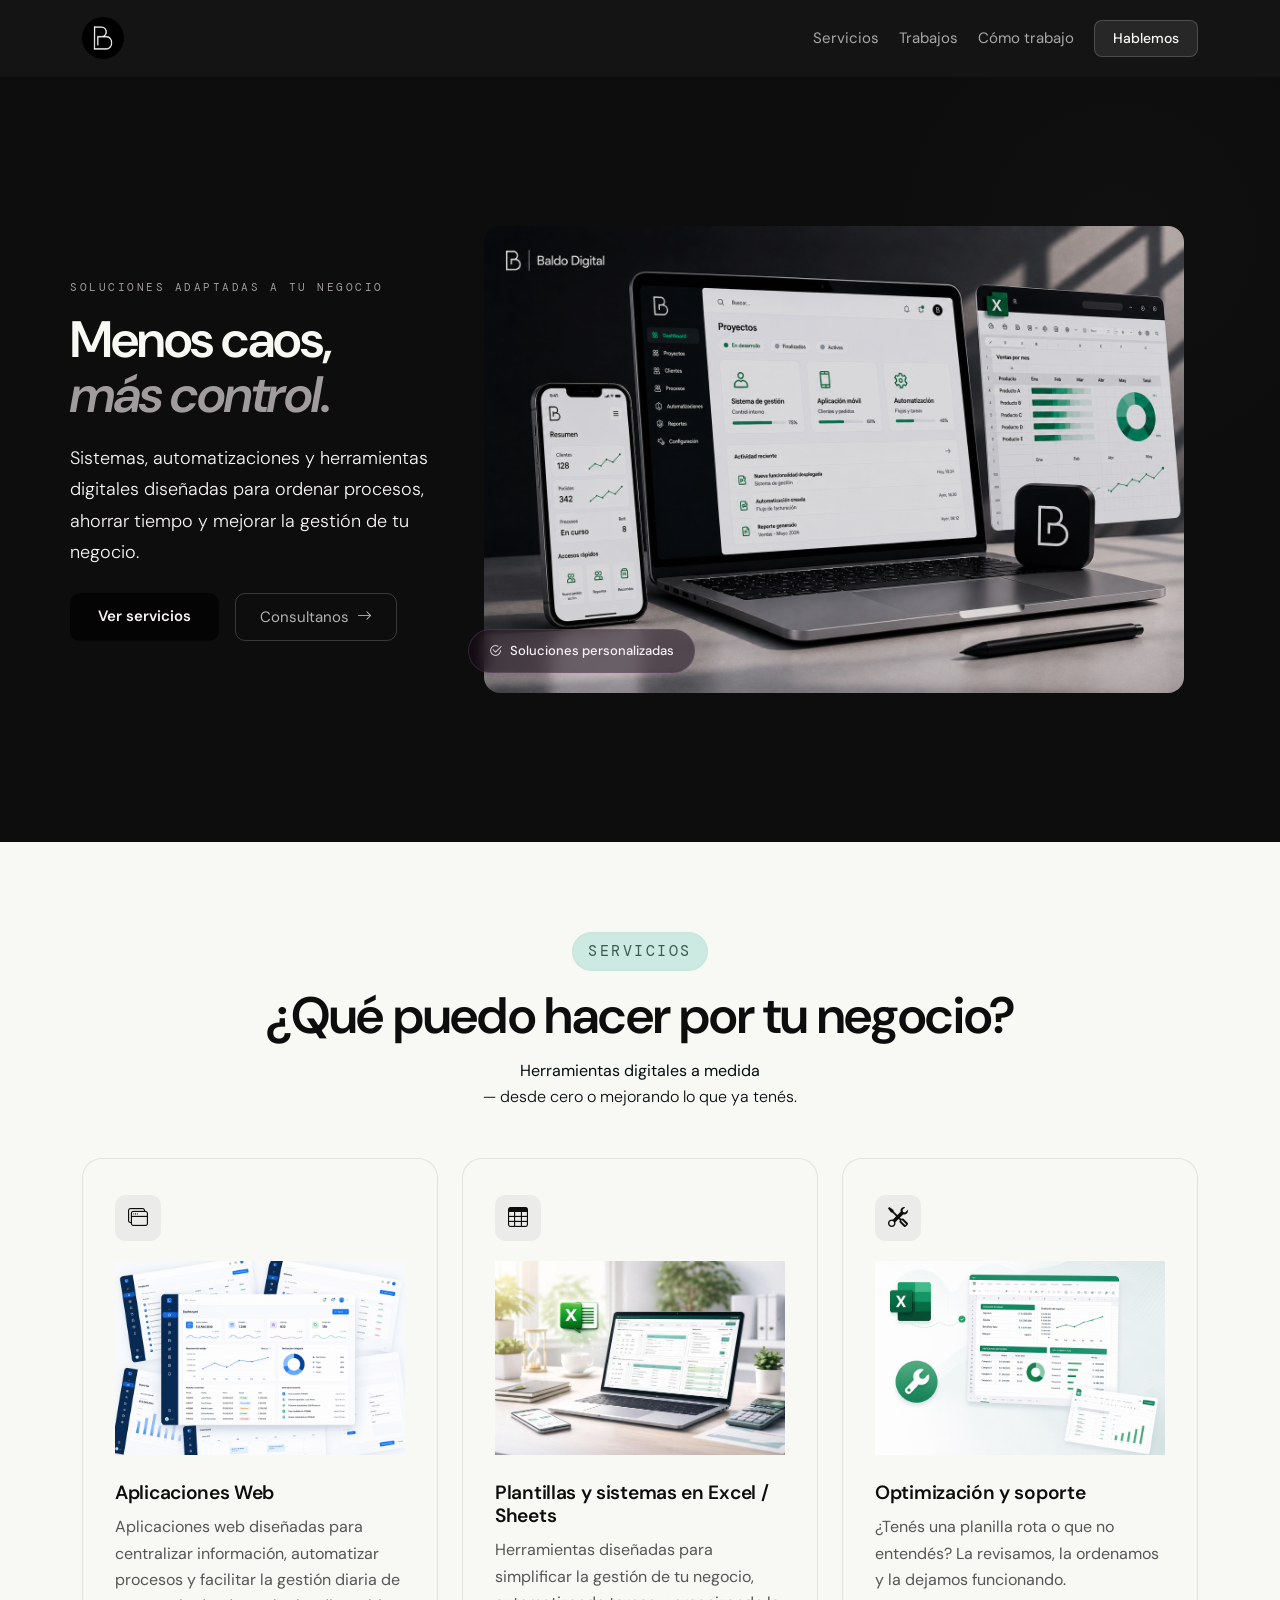
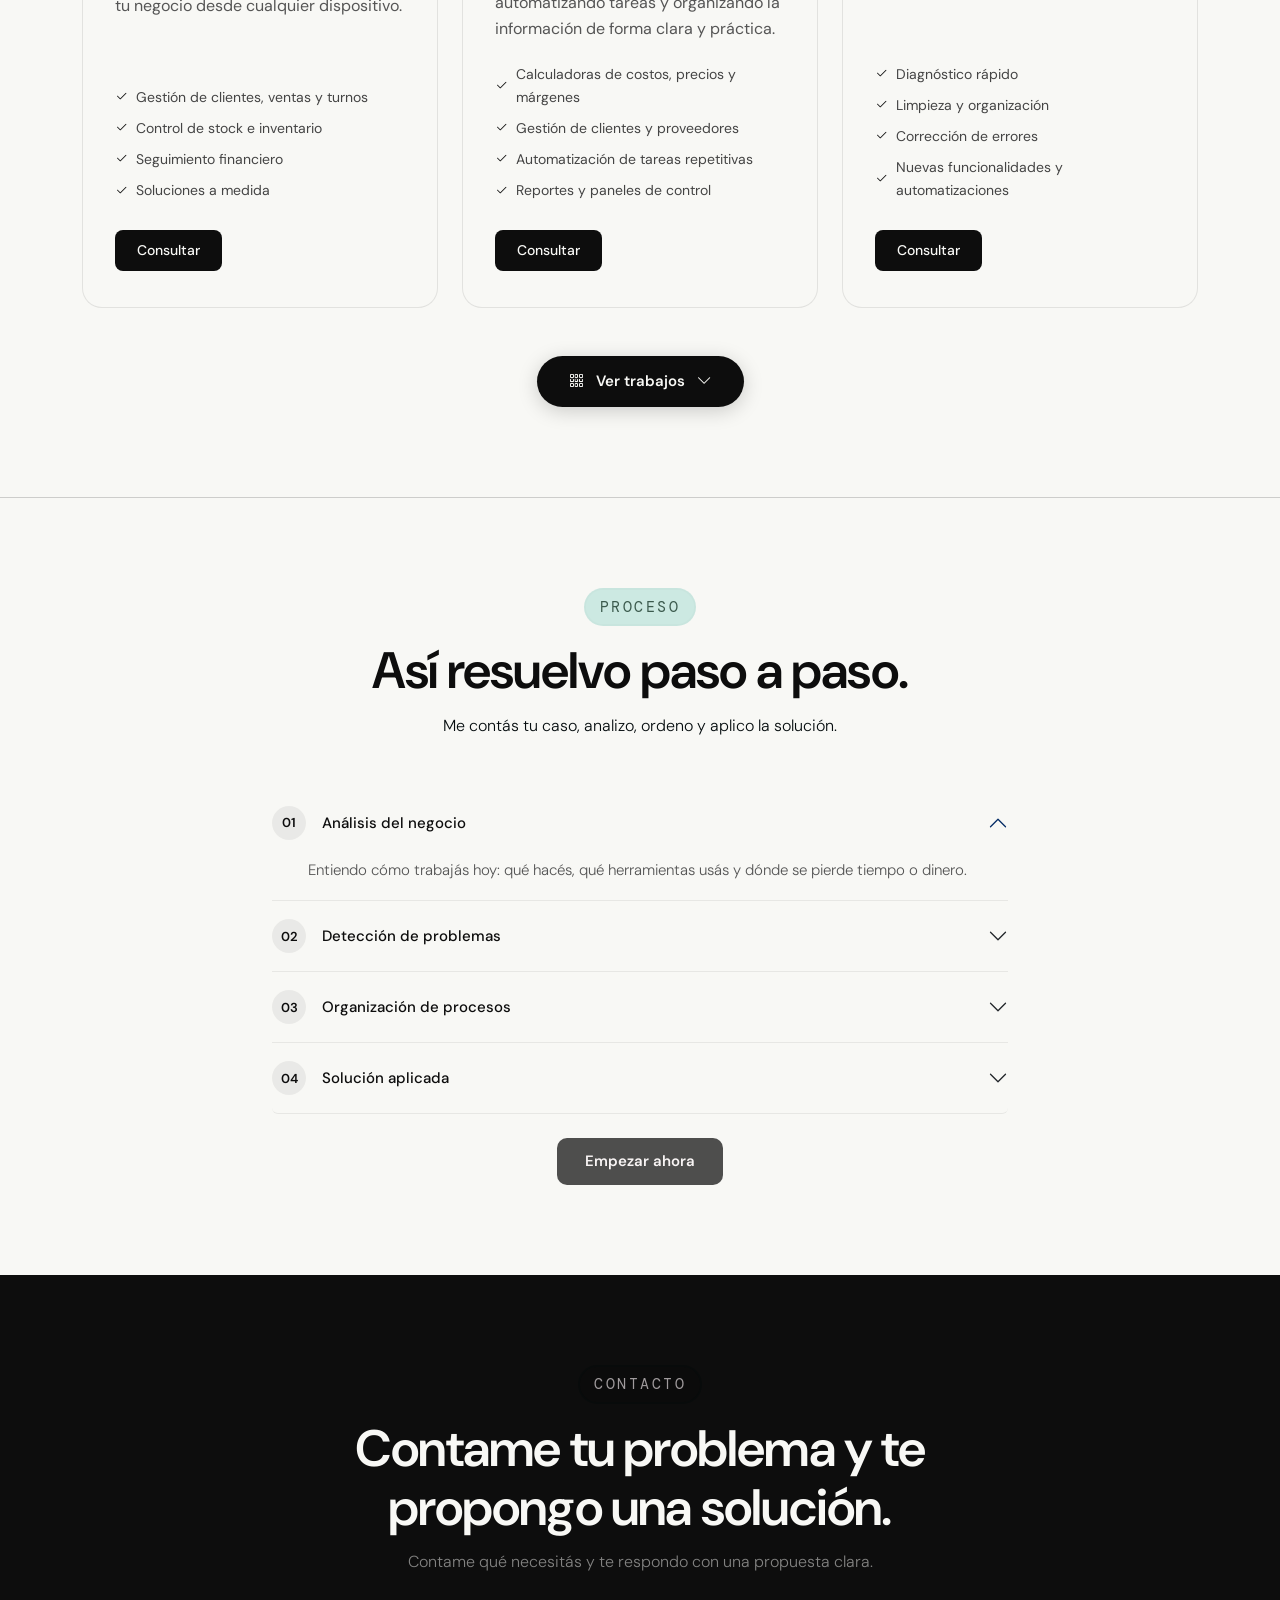
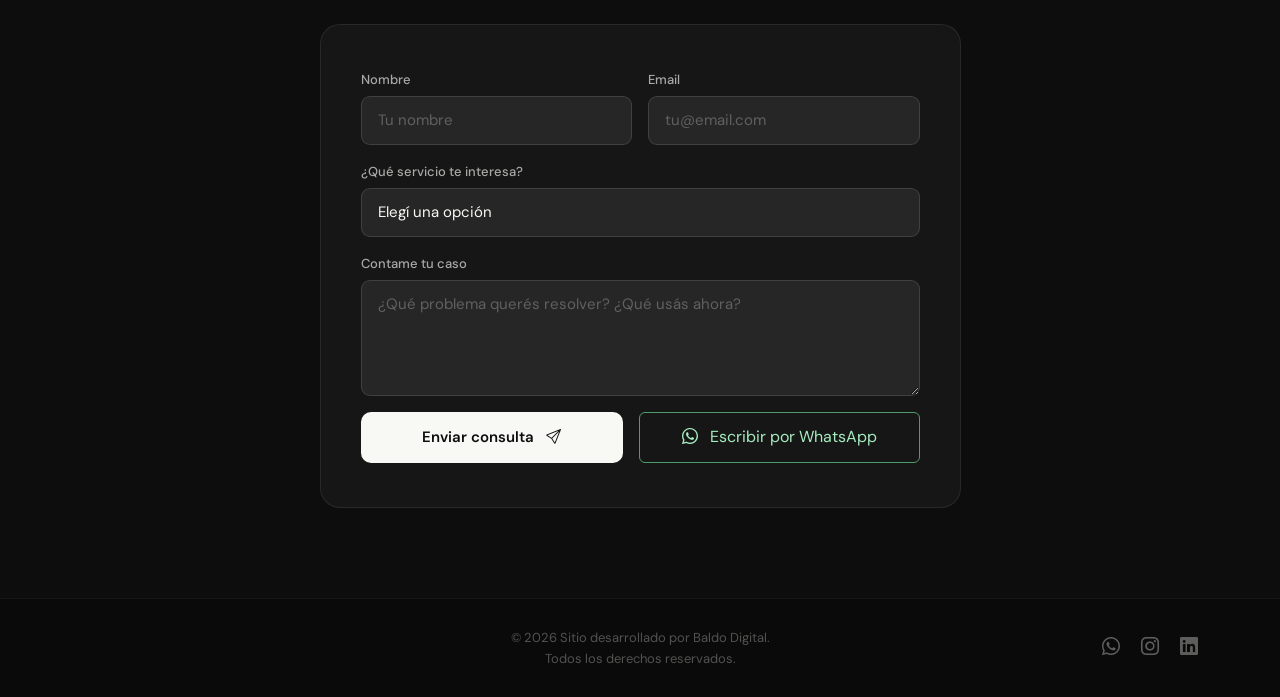
==== index.html @ 63e2f924 "Update index.html" ====
<!DOCTYPE html>
<html lang="es">
<head>
  <meta charset="UTF-8" />
  <meta name="viewport" content="width=device-width, initial-scale=1.0" />
  <title>Baldo Digital</title>
  <link href="https://cdn.jsdelivr.net/npm/bootstrap@5.3.3/dist/css/bootstrap.min.css" rel="stylesheet" />
  <link href="https://cdn.jsdelivr.net/npm/bootstrap-icons@1.11.3/font/bootstrap-icons.min.css" rel="stylesheet" />
  <link href="https://fonts.googleapis.com/css2?family=DM+Sans:ital,wght@0,300;0,400;0,500;0,600;1,400&family=DM+Mono:wght@400;500&display=swap" rel="stylesheet" />
  <link rel="stylesheet" href="css/style.css" />
</head>
<body>

  
<!-- NAVBAR — Bootstrap Component 1 -->
<nav class="navbar navbar-expand-lg navbar-dark bd-navbar sticky-top">
  <div class="container">
    <a class="navbar-brand" href="#">
      <img src="img/logo-dark.png" alt="Baldo Digital" class="bd-nav-logo" />
    </a>
    <button class="navbar-toggler border-0" type="button"
            data-bs-toggle="collapse" data-bs-target="#mainNav">
      <span class="navbar-toggler-icon"></span>
    </button>
    <div class="collapse navbar-collapse" id="mainNav">
      <ul class="navbar-nav ms-auto align-items-lg-center gap-lg-1">
        <li class="nav-item"><a class="nav-link" href="#servicios">Servicios</a></li>
        <li class="nav-item"><a class="nav-link" href="#trabajos" id="nav-trabajos">Trabajos</a></li>
        <li class="nav-item"><a class="nav-link" href="#como">Cómo trabajo</a></li>
        <li class="nav-item ms-lg-2">
          <a class="btn bd-btn-nav" href="#contacto">Hablemos</a>
        </li>
      </ul>
    </div>
  </div>
</nav>

<!-- HERO -->
<header class="bd-hero">
  <div class="container">
    <div class="row align-items-center min-vh-85 py-5">
      <div class="col-lg-4 order-2 order-lg-1">
        <span class="bd-eyebrow">SOLUCIONES ADAPTADAS A TU NEGOCIO</span>
        <h1 class="bd-headline">
          Menos caos,<br><em>más control.</em>
        </h1>
        <p class="bd-subhead">
         Sistemas, automatizaciones y herramientas digitales diseñadas para ordenar procesos, ahorrar tiempo y mejorar la gestión de tu negocio.
        </p>
        <div class="d-flex flex-wrap gap-3 mt-4">
          <a href="#servicios" class="btn bd-btn-primary">Ver servicios</a>
          <a href="#contacto" class="btn bd-btn-ghost">Consultanos <i class="bi bi-arrow-right ms-1"></i></a>
        </div>
      </div>
      
      <div class="col-lg-8 order-1 order-lg-2 mb-5 mb-lg-0 text-center">
        <div class="bd-hero-visual">
        <img src="img/mesaBaldo.png"
     alt="Soluciones digitales a medida para tu negocio"
     class="bd-hero-img img-fluid"
     style="width:100%; height:auto; border-radius:16px;" /> 
          <div class="bd-hero-badge">
            <i class="bi bi-check2-circle"></i>
            Soluciones personalizadas
          </div>
        </div>
      </div>
    </div>
  </div>
</header>



<!-- SERVICIOS — Bootstrap Cards — Component 2 -->
<section id="servicios" class="bd-section">
  <div class="container">

    <div class="bd-section-header text-center mb-5">
      <span class="bd-tag">Servicios</span>
      <h2 class="bd-section-title">¿Qué puedo hacer por tu negocio?</h2>
      <p class="bd-section-sub"><b>Herramientas digitales a medida</b><br>
        — desde cero o mejorando lo que ya tenés.</p>
    </div>

    <div class="row g-4">

      <div class="col-md-4">
        <div class="bd-card h-100">
          <div class="bd-card-icon"><i class="bi bi-window-stack"></i></div>
          <img src="img/Card-APPS.png" alt="Aplicaciones web a medida para pymes" class="bd-card-img" />
          <br>
          <h3 class="bd-card-title">Aplicaciones Web</h3>
          <p class="bd-card-text">Aplicaciones web diseñadas para centralizar información, automatizar procesos y facilitar la gestión diaria de tu negocio desde cualquier dispositivo.</p>
          <ul class="bd-feature-list">
            <li><i class="bi bi-check2"></i> Gestión de clientes, ventas y turnos</li>
            <li><i class="bi bi-check2"></i> Control de stock e inventario</li>
            <li><i class="bi bi-check2"></i> Seguimiento financiero</li>
            <li><i class="bi bi-check2"></i> Soluciones a medida</li>
          </ul>
          <a href="#contacto" class="btn bd-btn-card mt-auto">Consultar</a>
        </div>
      </div>

      <div class="col-md-4">
        <div class="bd-card h-100">
          <div class="bd-card-icon"><i class="bi bi-table"></i></div>
          <img src="img/Card-PLANILLAS.jfif" alt="Plantillas y sistemas en Excel y Google Sheets" class="bd-card-img" />
          <br>
          <h3 class="bd-card-title">Plantillas y sistemas en Excel / Sheets</h3>
          <p class="bd-card-text"> Herramientas diseñadas para simplificar la gestión de tu negocio, automatizando tareas y organizando la información de forma clara y práctica.</p>
          <ul class="bd-feature-list">
            <li><i class="bi bi-check2"></i> Calculadoras de costos, precios y márgenes</li>
            <li><i class="bi bi-check2"></i> Gestión de clientes y proveedores</li>
            <li><i class="bi bi-check2"></i> Automatización de tareas repetitivas</li>
            <li><i class="bi bi-check2"></i> Reportes y paneles de control</li>
          </ul>
          <a href="#contacto" class="btn bd-btn-card mt-auto">Consultar</a>
        </div>
      </div>

      <div class="col-md-4">
        <div class="bd-card h-100">
          <div class="bd-card-icon"><i class="bi bi-tools"></i></div>
          <img src="img/Card-Soporte.png" alt="Arreglo y soporte de planillas Excel y Sheets" class="bd-card-img" />
          <br>
          <h3 class="bd-card-title">Optimización y soporte</h3>
          <p class="bd-card-text">¿Tenés una planilla rota o que no entendés? La revisamos, la ordenamos y la dejamos funcionando.</p>
          <ul class="bd-feature-list">
            <li><i class="bi bi-check2"></i> Diagnóstico rápido</li>
            <li><i class="bi bi-check2"></i> Limpieza y organización</li>
            <li><i class="bi bi-check2"></i> Corrección de errores</li>
            <li><i class="bi bi-check2"></i> Nuevas funcionalidades y automatizaciones</li>
          </ul>
          <a href="#contacto" class="btn bd-btn-card mt-auto">Consultar</a>
        </div>
      </div>

    </div>

    <div class="text-center mt-5">
      <button class="btn bd-btn-trabajos" id="btn-ver-trabajos">
        <i class="bi bi-grid-3x3-gap me-2"></i>
        Ver trabajos
        <i class="bi bi-chevron-down ms-2" id="btn-trabajos-icon"></i>
      </button>
    </div>

  </div>
</section>

<!-- ===================================================== -->
<section id="trabajos" class="bd-section bd-section--alt bd-trabajos-hidden">
  <div class="container">

    <div class="bd-section-header text-center mb-5">
      <span class="bd-tag">Trabajos</span>
      <h2 class="bd-section-title">Lo que hacemos, en la práctica.</h2>
      <p class="bd-section-sub">Cada solución fue construida a medida para un negocio real.</p>
    </div>

    <div class="row g-4 justify-content-center">

      <!-- CARD 1: Sistema Financiero -->
      <div class="col-sm-6 col-lg-3">
        <div class="bd-work-card" data-bs-toggle="modal" data-bs-target="#modalFinanzas">
          <div class="bd-work-info">
            <span class="bd-work-tag">Sistema desarrollado en Excel + VBA</span>
            <h4 class="bd-work-title">Sistema Financiero</h4>
            <p class="bd-work-desc">Control de saldos, movimientos y compromisos desde un solo lugar.</p>
          </div>
          <div class="bd-work-thumb">
            <img src="img/Finanzas.png" alt="Sistema Financiero" />
            <div class="bd-work-overlay"><i class="bi bi-zoom-in"></i></div>
          </div>
        </div>
      </div>

      <!-- CARD 2: Gestión Integral para Estética-->
      <div class="col-sm-6 col-lg-3">
        <div class="bd-work-card" data-bs-toggle="modal" data-bs-target="#modalEstetica">
          <div class="bd-work-info">
            <span class="bd-work-tag">Sistema desarrollado en Google Sheets + AppScript</span>
            <h4 class="bd-work-title">Gestión Integral para estética</h4>
            <p class="bd-work-desc">Caja, egresos, costos, comisiones y reportes para negocio de servicios.</p>
          </div>
          <div class="bd-work-thumb">
            <img src="img/Estética 2.png" alt="Sistema de Gestión Integral" />
            <div class="bd-work-overlay"><i class="bi bi-zoom-in"></i></div>
          </div>
        </div>
      </div>

      <!-- CARD 3: Control de Inventario -->
      <div class="col-sm-6 col-lg-3">
        <div class="bd-work-card" data-bs-toggle="modal" data-bs-target="#modalInventario">
          <div class="bd-work-info">
            <span class="bd-work-tag">App Web</span>
            <h4 class="bd-work-title">Control de Inventario</h4>
            <p class="bd-work-desc">Stock organizado por ubicaciones, lotes y movimientos en tiempo real.</p>
          </div>
          <div class="bd-work-thumb">
            <img src="img/Inventario 2.png" alt="Control de Inventario" />
            <div class="bd-work-overlay"><i class="bi bi-zoom-in"></i></div>
          </div>
        </div>
      </div>

<!--
CARD 4: Calculadora ML
<div class="col-sm-6 col-lg-3">
  <div class="bd-work-card" data-bs-toggle="modal" data-bs-target="#modalCalculadora">
    <div class="bd-work-info">
      <span class="bd-work-tag">Sistema desarrollado en Excel</span>
      <h4 class="bd-work-title">Calculadora de Precios ML</h4>
      <p class="bd-work-desc">Rentabilidad, comisiones e impuestos para Mercado Libre.</p>
    </div>
    <div class="bd-work-thumb">
      <img src="img/Calculadora Masiva 2.png" alt="Calculadora de Precios ML" />
      <div class="bd-work-overlay"><i class="bi bi-zoom-in"></i></div>
    </div>
  </div>
</div>
-->
      <!-- CARD 5: Veterinaria -->
      <div class="col-sm-6 col-lg-3">
        <div class="bd-work-card" data-bs-toggle="modal" data-bs-target="#modalVeterinaria">
          <div class="bd-work-info">
            <span class="bd-work-tag">App Web</span>
            <h4 class="bd-work-title">Gestión para veterinaria</h4>
            <p class="bd-work-desc">Gestión de tratamientos, costos e internaciones para veterinaria.</p>
          </div>
          <div class="bd-work-thumb">
            <img src="img/Veterinaria.png" alt="Gestión de internaciones" />
            <div class="bd-work-overlay"><i class="bi bi-zoom-in"></i></div>
          </div>
        </div>
      </div>

    </div>
  </div>
</section>   <!-- ← recién acá cierra la sección -->


<!-- =====================================================
     MODALES — pegá esto justo antes del footer
     ===================================================== -->

<!-- MODAL: Sistema Financiero -->
<div class="modal fade" id="modalFinanzas" tabindex="-1" aria-labelledby="modalFinanzasLabel" aria-hidden="true">
  <div class="modal-dialog modal-xl modal-dialog-centered">
    <div class="modal-content bd-modal-content">
      <div class="modal-header bd-modal-header">
        <div>
          <span class="bd-work-tag">Sistema desarrollado en Excel + VBA</span>
          <h5 class="modal-title bd-modal-title" id="modalFinanzasLabel">Sistema Financiero</h5>
        </div>
        <button type="button" class="btn-close btn-close-white" data-bs-dismiss="modal"></button>
      </div>
      <div class="modal-body bd-modal-body">
        <p class="bd-modal-desc">Centralización total de saldos y compromisos.</p>
        <div class="row g-3">
          <div class="col-12">
            <img src="img/Finanzas.png" class="bd-modal-img" alt="Sistema Financiero" />
          </div>
        </div>
      </div>
    </div>
  </div>
</div>

<!-- MODAL: Gestión Integral — 2 imágenes -->
<div class="modal fade" id="modalEstetica" tabindex="-1" aria-labelledby="modalEsteticaLabel" aria-hidden="true">
  <div class="modal-dialog modal-xl modal-dialog-centered">
    <div class="modal-content bd-modal-content">
      <div class="modal-header bd-modal-header">
        <div>
          <span class="bd-work-tag">Sistema desarrollado en Google Sheets + AppScript</span>
          <h5 class="modal-title bd-modal-title" id="modalEsteticaLabel">Sistema de Gestión Integral</h5>
        </div>
        <button type="button" class="btn-close btn-close-white" data-bs-dismiss="modal"></button>
      </div>
      <div class="modal-body bd-modal-body">
        <p class="bd-modal-desc">Control para negocios de servicios: caja diaria, egresos, comisiones, costos mensuales y reportes por período. Pensado para que nada se escape.</p>
        <div class="row g-3">
          
          <div class="col-md-12">
            <img src="img/Estética 2.png" class="bd-modal-img" alt="Gestión Integral — vista 2" />
          </div>
        </div>
      </div>
    </div>
  </div>
</div>

<!-- MODAL: Control de Inventario — 2 imágenes -->
<div class="modal fade" id="modalInventario" tabindex="-1" aria-labelledby="modalInventarioLabel" aria-hidden="true">
  <div class="modal-dialog modal-xl modal-dialog-centered">
    <div class="modal-content bd-modal-content">
      <div class="modal-header bd-modal-header">
        <div>
          <span class="bd-work-tag">App Web</span>
          <h5 class="modal-title bd-modal-title" id="modalInventarioLabel">Control de Inventario</h5>
        </div>
        <button type="button" class="btn-close btn-close-white" data-bs-dismiss="modal"></button>
      </div>
      <div class="modal-body bd-modal-body">
        <p class="bd-modal-desc">Sistema de stock organizado por ubicaciones, códigos y lotes. Alta de productos, búsqueda rápida y seguimiento de cada movimiento con historial completo.</p>
        <div class="row g-3">
          <div class="col-md-6">
            <img src="img/Inventario 1.png" class="bd-modal-img" alt="Inventario — vista principal" />
          </div>
          <div class="col-md-6">
            <img src="img/Inventario 2.png" class="bd-modal-img" alt="Inventario — agregar producto" />
          </div>
        </div>
      </div>
    </div>
  </div>
</div>

<!-- MODAL: Calculadora de Precios ML -->
  <!--
<div class="modal fade" id="modalCalculadora" tabindex="-1" aria-labelledby="modalCalculadoraLabel" aria-hidden="true">
  <div class="modal-dialog modal-xl modal-dialog-centered">
    <div class="modal-content bd-modal-content">
      <div class="modal-header bd-modal-header">
        <div>
          <span class="bd-work-tag">Sistema desarrollado en Excel</span>
          <h5 class="modal-title bd-modal-title" id="modalCalculadoraLabel">Calculadora Masiva de Precios — Mercado Libre</h5>
        </div>
        <button type="button" class="btn-close btn-close-white" data-bs-dismiss="modal"></button>
      </div>
      <div class="modal-body bd-modal-body">
        <p class="bd-modal-desc">Calculá el precio de venta final considerando costos, rentabilidad deseada, IVA, retención IBB, envíos y comisiones de ML. </p>
        <div class="row g-3">
          <div class="col-12">
            <img src="img/Calculadora Masiva 2.png" class="bd-modal-img" alt="Calculadora de Precios ML" />
          </div>
        </div>
      </div>
    </div>
  </div>
</div>
-->

<!-- MODAL: Gestión de internaciones Veterinaria -->
<div class="modal fade" id="modalVeterinaria" tabindex="-1" aria-labelledby="modalVeterinariaLabel" aria-hidden="true">
  <div class="modal-dialog modal-xl modal-dialog-centered">
    <div class="modal-content bd-modal-content">
      <div class="modal-header bd-modal-header">
        <div>
          <span class="bd-work-tag">App Web</span>
          <h5 class="modal-title bd-modal-title" id="modalVeterinariaLabel">Gestión de veterinaria</h5>
        </div>
        <button type="button" class="btn-close btn-close-white" data-bs-dismiss="modal"></button>
      </div>
      <div class="modal-body bd-modal-body">
        <p class="bd-modal-desc">Gestión completa de pacientes internados: seguimiento de tratamientos, registro de costos y control de internaciones para clínicas veterinarias.</p>
        <div class="row g-3">
          <div class="col-12">
            <img src="img/Veterinaria.png" class="bd-modal-img" alt="Gestión de internaciones veterinaria" />
          </div>
        </div>
      </div>
    </div>
  </div>
</div>

<hr class="bd-divider-section">

<!-- CÓMO TRABAJO — Accordion — Component 4 -->
<section id="como" class="bd-section">
  <div class="container">

    <div class="bd-section-header text-center mb-5">
      <span class="bd-tag">Proceso</span>
      <h2 class="bd-section-title">Así resuelvo paso a paso. </h2>
      <p class="bd-section-sub">Me contás tu caso, analizo, ordeno y aplico la solución.</p>
    </div>

    <div class="row justify-content-center">
      <div class="col-lg-8">
        <div class="accordion bd-accordion" id="procesoAccordion">
          <div class="accordion-item bd-accordion-item">
            <h2 class="accordion-header">
              <button class="accordion-button bd-accordion-btn" type="button"
                      data-bs-toggle="collapse" data-bs-target="#paso1">

                <span class="bd-step-num">01</span> Análisis del negocio
            
              </button>
            </h2>
            <div id="paso1" class="accordion-collapse collapse show" data-bs-parent="#procesoAccordion">
              <div class="accordion-body bd-accordion-body">
                Entiendo cómo trabajás hoy: qué hacés, qué herramientas usás y dónde se pierde tiempo o dinero.
              </div>
            </div>
          </div>
          <div class="accordion-item bd-accordion-item">
            <h2 class="accordion-header">
              <button class="accordion-button bd-accordion-btn collapsed" type="button"
                      data-bs-toggle="collapse" data-bs-target="#paso2">
                <span class="bd-step-num">02</span> Detección de problemas
              </button>
            </h2>
            <div id="paso2" class="accordion-collapse collapse" data-bs-parent="#procesoAccordion">
              <div class="accordion-body bd-accordion-body">
                Identifico los puntos de fricción reales: errores, procesos manuales que se pueden automatizar y tareas repetitivas.
              </div>
            </div>
          </div>
          <div class="accordion-item bd-accordion-item">
            <h2 class="accordion-header">
              <button class="accordion-button bd-accordion-btn collapsed" type="button"
                      data-bs-toggle="collapse" data-bs-target="#paso3">
                <span class="bd-step-num">03</span> Organización de procesos
              </button>
            </h2>
            <div id="paso3" class="accordion-collapse collapse" data-bs-parent="#procesoAccordion">
              <div class="accordion-body bd-accordion-body">
                Ordeno la lógica antes de tocar nada: un proceso claro siempre da un resultado más limpio.
              </div>
            </div>
          </div>
          <div class="accordion-item bd-accordion-item">
            <h2 class="accordion-header">
              <button class="accordion-button bd-accordion-btn collapsed" type="button"
                      data-bs-toggle="collapse" data-bs-target="#paso4">
                <span class="bd-step-num">04</span> Solución aplicada
              </button>
            </h2>
            <div id="paso4" class="accordion-collapse collapse" data-bs-parent="#procesoAccordion">
              <div class="accordion-body bd-accordion-body">
                Implemento la herramienta, hago la entrega con explicación y quedo disponible para ajustes.
              </div>
            </div>
          </div>
        </div>
        <div class="text-center mt-4">
          <a href="#contacto" class="btn bd-btn-primary">Empezar ahora</a>
        </div>
      </div>
    </div>
  </div>
</section>
<!-- FORMULARIO — Bootstrap Form — Component 5 -->
<section id="contacto" class="bd-section bd-section--dark">
  <div class="container">
    <div class="row justify-content-center">
      <div class="col-lg-8 text-center mb-5">
        <span class="bd-tag bd-tag--on-dark">Contacto</span>
        <h2 class="bd-section-title bd-section-title--light">Contame tu problema y te propongo una solución.</h2>
        <p class="bd-section-sub bd-section-sub--light">
          Contame qué necesitás y te respondo con una propuesta clara.
        </p>
      </div>
    </div>
    <div class="row justify-content-center">
      <div class="col-lg-7">
        <div class="bd-form-wrap">
          <form id="contactForm"
      action="https://formspree.io/f/mnjyqekk"
      method="POST">

  <div class="row g-3">

    <div class="col-sm-6">
      <label class="bd-label" for="nombre">Nombre</label>
      <input type="text"
             class="form-control bd-input"
             id="nombre"
             name="nombre"
             placeholder="Tu nombre"
             required />
      <div class="invalid-feedback">Por favor ingresá tu nombre.</div>
    </div>

    <div class="col-sm-6">
      <label class="bd-label" for="email">Email</label>
      <input type="email"
             class="form-control bd-input"
             id="email"
             name="email"
             placeholder="tu@email.com"
             required />
      <div class="invalid-feedback">Email inválido.</div>
    </div>

    <div class="col-12">
      <label class="bd-label" for="servicio">¿Qué servicio te interesa?</label>
      <select class="form-select bd-input"
              id="servicio"
              name="servicio"
              required>
        <option value="" disabled selected>Elegí una opción</option>
        <option>App Web</option>
        <option>Plantillas y sistemas en Excel / Sheets</option>
        <option>Arreglo y soporte de plantillas</option>
        <option>No sé todavía, quiero hablar</option>
      </select>
      <div class="invalid-feedback">Seleccioná un servicio.</div>
    </div>

    <div class="col-12">
      <label class="bd-label" for="mensaje">Contame tu caso</label>
      <textarea class="form-control bd-input"
                id="mensaje"
                name="mensaje"
                rows="4"
                placeholder="¿Qué problema querés resolver? ¿Qué usás ahora?"
                required></textarea>
      <div class="invalid-feedback">Escribí un mensaje.</div>
    </div>

    <div class="col-12 d-flex flex-column flex-sm-row gap-3">
      <button type="submit" class="btn bd-btn-submit flex-fill">
        Enviar consulta <i class="bi bi-send ms-2"></i>
      </button>

      <a href="https://api.whatsapp.com/send?phone=1137013254&text=Hola!%20Me%20gustar%C3%ADa%20consultar%20sobre%20el%20servicio%20de"
         target="_blank"
         class="btn bd-btn-whatsapp flex-fill">
        <i class="bi bi-whatsapp me-2"></i> Escribir por WhatsApp
      </a>
    </div>

  </div>

</form>
        </div>
      </div>
    </div>
  </div>
</section>

<!-- FOOTER -->
<footer class="bd-footer">
  <div class="container">
    <div class="row align-items-center gy-3">

      <div class="col-md-4 text-center text-md-start">
      </div>

      <div class="col-md-4 text-center">
        <p class="bd-footer-copy mb-0">
          © <span id="year"></span> Sitio desarrollado por Baldo Digital.<br>
          Todos los derechos reservados.
        </p>
      </div>

      <div class="col-md-4 text-center text-md-end">
        
        <a href="https://api.whatsapp.com/send?phone=1137013254&text=Hola!%20Me%20gustar%C3%ADa%20consultar%20sobre%20el%20servicio%20de"
           target="_blank"
           class="bd-footer-link me-3">
          <i class="bi bi-whatsapp"></i>
        </a>

        <a href="https://www.instagram.com/baldo_digital/"
           target="_blank"
           class="bd-footer-link me-3">
          <i class="bi bi-instagram"></i>
        </a>

        <a href="https://www.linkedin.com/in/macarena-baldo/"
           target="_blank"
           class="bd-footer-link">
          <i class="bi bi-linkedin"></i>
        </a>

      </div>

    </div>
  </div>
</footer>

<script src="https://cdn.jsdelivr.net/npm/bootstrap@5.3.3/dist/js/bootstrap.bundle.min.js"></script>
<script src="js/main.js"></script>
<script>
  // Año dinámico en el footer
  document.getElementById('year').textContent = new Date().getFullYear();

  // Mostrar/ocultar sección trabajos
  const btnVerTrabajos = document.getElementById('btn-ver-trabajos');
  const seccionTrabajos = document.getElementById('trabajos');
  const navTrabajos = document.getElementById('nav-trabajos');
  const btnIcon = document.getElementById('btn-trabajos-icon');
  let trabajosAbierto = false;

  function mostrarTrabajos() {
    trabajosAbierto = true;
    seccionTrabajos.classList.remove('bd-trabajos-hidden');
    seccionTrabajos.classList.add('bd-trabajos-visible');
    btnVerTrabajos.innerHTML = '<i class="bi bi-x-circle me-2"></i>Ocultar trabajos<i class="bi bi-chevron-up ms-2"></i>';
    setTimeout(() => {
      seccionTrabajos.scrollIntoView({ behavior: 'smooth', block: 'start' });
    }, 50);
  }

  function ocultarTrabajos() {
    trabajosAbierto = false;
    seccionTrabajos.classList.add('bd-trabajos-hidden');
    seccionTrabajos.classList.remove('bd-trabajos-visible');
    btnVerTrabajos.innerHTML = '<i class="bi bi-grid-3x3-gap me-2"></i>Ver trabajos<i class="bi bi-chevron-down ms-2"></i>';
  }

  if (btnVerTrabajos) {
    btnVerTrabajos.addEventListener('click', () => {
      trabajosAbierto ? ocultarTrabajos() : mostrarTrabajos();
    });
  }
  if (navTrabajos) {
    navTrabajos.addEventListener('click', function(e) {
      if (!trabajosAbierto) {
        e.preventDefault();
        mostrarTrabajos();
      }
    });
  }

</script>
</body>
</html>
---- css/style.css ----
/* ════════════════════════════════════════════════════════
   BALDO DIGITAL — Custom Stylesheet
   Paleta: negro #0D0D0D · blanco #F8F8F5 · crema #F0F0EC
   Acento: cyan solo en fondos oscuros
════════════════════════════════════════════════════════ */


/* ══════════════════════════════════════════
   1. VARIABLES Y RESET
══════════════════════════════════════════ */

:root {
  --bd-black:     #0D0D0D;
  --bd-surface:   #141414;
  --bd-white:     #F8F8F5;
  --bd-off:       #F0F0EC;
  --bd-border:    rgba(0,0,0,0.09);
  --bd-muted:     #050c0e;
  --bd-negro:     #1a1015;
  --bd-cyan-dim:  #a09b9d;
  --bd-radius:    12px;
  --bd-radius-lg: 20px;
  --bd-t:         0.22s ease;
}

*, *::before, *::after { box-sizing: border-box; }
html { scroll-behavior: smooth; }
body {
  font-family: 'DM Sans', sans-serif;
  background: var(--bd-white);
  color: var(--bd-black);
  overflow-x: hidden;
  font-size: 16px;
  line-height: 1.65;
}


/* ══════════════════════════════════════════
   2. NAVBAR
══════════════════════════════════════════ */

.bd-navbar {
  background: rgba(13,13,13,0.97);
  backdrop-filter: blur(14px);
  -webkit-backdrop-filter: blur(14px);
  border-bottom: 1px solid rgba(19,10,10,0.05);
  padding: 12px 0;
  transition: transform 0.3s ease;
}
.bd-nav-logo {
  height: 42px;
  width: 42px;
  border-radius: 50%;
  object-fit: cover;
  display: block;
}
.bd-navbar .nav-link {
  color: rgba(248,248,245,0.65);
  font-weight: 400;
  font-size: 15px;
  padding: 6px 12px;
  transition: color var(--bd-t);
}
.bd-navbar .nav-link:hover { color: var(--bd-white); }

.bd-btn-nav {
  background: rgba(255,255,255,0.08);
  color: var(--bd-white);
  border: 1px solid rgba(255,255,255,0.18);
  border-radius: 8px;
  font-size: 14px;
  font-weight: 500;
  padding: 7px 18px;
  transition: all var(--bd-t);
}
.bd-btn-nav:hover {
  background: var(--bd-white);
  color: var(--bd-black);
  border-color: var(--bd-white);
}


/* ══════════════════════════════════════════
   3. HERO
══════════════════════════════════════════ */

.bd-hero {
  background: var(--bd-black);
  position: relative;
  overflow: hidden;
}
.bd-hero::before {
  content: '';
  position: absolute;
  top: -80px; right: -80px;
  width: 480px; height: 480px;
  background: radial-gradient(circle, rgba(28,29,29,0.18) 0%, transparent 70%);
  pointer-events: none;
}
.bd-hero .container {
  padding-left: 0;
  padding-right: 0;
}
.min-vh-85 { min-height: 85vh; }

.bd-eyebrow {
  font-family: 'DM Mono', monospace;
  font-size: 11px;
  letter-spacing: 2.5px;
  text-transform: uppercase;
  color: var(--bd-cyan-dim);
  display: block;
  margin-bottom: 16px;
}
.bd-headline {
  font-weight: 600;
  font-size: clamp(2.2rem, 4vw, 3.8rem);
  line-height: 1.08;
  letter-spacing: -1.5px;
  color: var(--bd-white);
  margin-bottom: 20px;
}
.bd-headline em {
  font-style: italic;
  color: var(--bd-cyan-dim);
}
.bd-subhead {
  font-size: 18px;
  color: #faf7f8;
  max-width: 460px;
  font-weight: 300;
  line-height: 1.75;
}
.bd-hero-visual { position: relative; display: inline-block; }
.bd-hero-img {
  border-radius: var(--bd-radius-lg);
  width: 100%;
  max-width: 700px;
  object-fit: contain;
  opacity: 0.88;
}
.bd-hero-badge {
  position: absolute;
  bottom: 20px; left: -16px;
  background: rgba(21,7,22,0.493);
  border: 1px solid rgba(153,92,147,0.28);
  border-radius: 100px;
  padding: 10px 20px;
  font-size: 13px;
  font-weight: 500;
  color: rgba(255,251,255,0.945);
  display: flex;
  align-items: center;
  gap: 8px;
  backdrop-filter: blur(8px);
}


/* ══════════════════════════════════════════
   4. SECCIONES — ESTRUCTURA GENERAL
══════════════════════════════════════════ */

.bd-section       { padding: 90px 0; }
.bd-section--alt  { background: var(--bd-off); }
.bd-section--dark { background: var(--bd-black); }

.bd-tag {
  font-family: 'DM Mono', monospace;
  font-size: 15px;
  letter-spacing: 2.5px;
  text-transform: uppercase;
  color:  rgba(2, 32, 17, 0.712); 
  background: rgba(120, 204, 190, 0.342); 
  border: 2px solid rgba(24, 5, 5, 0.014);
  border-radius: 100px;
  padding: 5px 14px;
  display: inline-block;
  margin-bottom: 16px;

}
.bd-tag--on-dark {
  color: var(--bd-cyan-dim);
  background: rgba(0,5,5,0.12);
  border-color: rgba(1,12,12,0.28);
}
.bd-section-title {
  font-weight: 600;
  font-size: clamp(2.2rem, 4vw, 3.2rem);
  letter-spacing: -0.8px;
  line-height: 1.15;
  margin-bottom: 12px;
  color: var(--bd-black);
}
.bd-section-title--light { color: var(--bd-white); }
.bd-section-sub {
  font-size: 16px;
  color: var(--bd-muted);
  font-weight: 300;
  max-width: 520px;
  margin: 0 auto;
}
.bd-section-sub--light { color: rgba(248,248,245,0.5); }

.bd-divider-section {
  border: none;
  border-top: 1px solid rgba(0, 0, 0, 0.685);
  margin: 0;
}


/* ══════════════════════════════════════════
   5. BOTONES GLOBALES
══════════════════════════════════════════ */

.bd-btn-primary {
  background: rgba(0, 0, 0, 0.685);
  color: rgb(248, 244, 244);
  border: none;
  border-radius: 10px;
  font-weight: 600;
  font-size: 15px;
  padding: 12px 28px;
  transition: all var(--bd-t);
}
.bd-btn-primary:hover {
  background: var(--bd-off);
  color: var(--bd-black);
  transform: translateY(-1px);
}
.bd-btn-ghost {
  background: transparent;
  color: rgba(248,248,245,0.7);
  border: 1px solid rgba(255,255,255,0.18);
  border-radius: 10px;
  font-size: 15px;
  padding: 12px 24px;
  transition: all var(--bd-t);
}
.bd-btn-ghost:hover {
  border-color: rgba(255,255,255,0.45);
  color: var(--bd-white);
}
.bd-btn-whatsapp {
  color: #a6ecc0;
  border-color: #509b6b;
  align-content: center;
}
.bd-btn-whatsapp:hover {
  background: #25D366 !important;
  color: var(--bd-white) !important;
}


/* ══════════════════════════════════════════
   6. SERVICIOS — CARDS GRANDES
══════════════════════════════════════════ */

.bd-card {
  background: var(--bd-white);
  border: 1px solid var(--bd-border);
  border-radius: var(--bd-radius-lg);
  padding: 36px 32px;
  transition: all var(--bd-t);
  position: relative;
  overflow: hidden;
  display: flex;
  flex-direction: column;
}
.bd-card::before {
  content: '';
  position: absolute;
  top: 0; left: 0; right: 0;
  height: 2px;
  background: var(--bd-black);
  transform: scaleX(0);
  transition: transform var(--bd-t);
  transform-origin: left;
}
.bd-card:hover { box-shadow: 0 12px 40px rgba(0,0,0,0.08); border-color: rgba(0,0,0,0.14); }
.bd-card:hover::before { transform: scaleX(1); }

.bd-card-icon {
  width: 46px; height: 46px;
  background: rgba(0,0,0,0.05);
  border-radius: 10px;
  display: flex; align-items: center; justify-content: center;
  font-size: 20px;
  color: var(--bd-black);
  margin-bottom: 20px;
}
.bd-card-title {
  font-size: 1.2rem;
  font-weight: 600;
  letter-spacing: -0.3px;
  margin-bottom: 10px;
}
.bd-card-text {
  font-size: 16px;
  color: #555;
  margin-bottom: 16px;
  flex-grow: 1;
}
.bd-feature-list {
  list-style: none;
  padding: 0; margin: 0 0 24px;
}
.bd-feature-list li {
  font-size: 14px;
  color: #444;
  padding: 4px 0;
  display: flex; align-items: center; gap: 8px;
}
.bd-feature-list li i { color: var(--bd-black); font-size: 13px; }

.bd-btn-card {
  background: var(--bd-black);
  color: var(--bd-white);
  border: none;
  border-radius: 8px;
  font-size: 14px;
  font-weight: 500;
  padding: 10px 22px;
  transition: all var(--bd-t);
  align-self: flex-start;
}
.bd-btn-card:hover { background: #333; color: var(--bd-white); }


/* ══════════════════════════════════════════
   7. TRABAJOS — BOTÓN VER/OCULTAR
══════════════════════════════════════════ */

.bd-btn-trabajos {
  background: var(--bd-black);
  color: var(--bd-white);
  border: none;
  border-radius: 100px;
  font-weight: 600;
  font-size: 15px;
  padding: 14px 32px;
  transition: all 0.25s ease;
  display: inline-flex;
  align-items: center;
  gap: 4px;
  box-shadow: 0 4px 20px rgba(0,0,0,0.18);
}
.bd-btn-trabajos:hover {
  background: #333;
  color: var(--bd-white);
  transform: translateY(-2px);
  box-shadow: 0 8px 28px rgba(0,0,0,0.22);
}

.bd-trabajos-hidden { display: none; }
.bd-trabajos-visible {
  display: block;
  animation: fadeInUp 0.5s ease forwards;
}
@keyframes fadeInUp {
  from { opacity: 0; transform: translateY(24px); }
  to   { opacity: 1; transform: translateY(0); }
}


/* ══════════════════════════════════════════
   8. TRABAJOS — CARDS DE PORTFOLIO
══════════════════════════════════════════ */

.bd-work-card {
  cursor: pointer;
  border-radius: 12px;
  overflow: visible;
  background: transparent;
  border: none;
  transition: transform 0.2s ease;
  display: flex;
  flex-direction: column;
}
.bd-work-card:hover { transform: translateY(-4px); }

.bd-work-info {
  padding: 0 0.25rem 0.75rem;
}
.bd-work-tag {
  display: inline-block;
  font-size: 0.7rem;
  font-weight: 500;
  letter-spacing: 0.04em;
  text-transform: uppercase;
  color: #1D9E75;
  margin-bottom: 0.3rem;
  min-height: 2.2em;  
}

.bd-work-title {
  font-size: 0.9rem;
  font-weight: 600;
  margin: 0 0 0.2rem;
  color: #1a1a1a;
}
.bd-work-desc {
  font-size: 0.78rem;
  color: #777;
  margin: 0;
  line-height: 1.5;
}
.bd-work-thumb {
  position: relative;
  overflow: hidden;
  aspect-ratio: 4/3;
  border-radius: 12px;
  border: 1px solid rgba(0,0,0,0.09);
  box-shadow: 0 2px 12px rgba(0,0,0,0.08);
  background: #f5f5f5;
  margin-top: auto;
}
.bd-work-thumb img {
  width: 100%;
  height: 100%;
  object-fit: cover;
  object-position: top;
  transition: transform 0.3s ease;
}
.bd-work-card:hover .bd-work-thumb img { transform: scale(1.03); }

.bd-work-overlay {
  position: absolute;
  inset: 0;
  background: rgba(0,0,0,0.35);
  display: flex;
  align-items: center;
  justify-content: center;
  opacity: 0;
  transition: opacity 0.2s ease;
  font-size: 1.8rem;
  color: #fff;
  border-radius: 12px;
}
.bd-work-card:hover .bd-work-overlay { opacity: 1; }


/* ══════════════════════════════════════════
   9. TRABAJOS — MODALES
══════════════════════════════════════════ */

.bd-modal-content {
  background: #161616;
  border: 1px solid rgba(255,255,255,0.08);
  border-radius: 14px;
  overflow: hidden;
}
.bd-modal-header {
  border-bottom: 1px solid rgba(255,255,255,0.07);
  padding: 1.2rem 1.5rem;
}
.bd-modal-title {
  font-size: 1.1rem;
  font-weight: 600;
  color: #f0f0f0;
  margin: 0.2rem 0 0;
}
.bd-modal-body {
  padding: 1.5rem;
  overflow-y: auto;
  max-height: vh;
}
.bd-modal-desc {
  color: #aaa;
  font-size: 0.88rem;
  margin-bottom: 1.2rem;
  line-height: 1.6;
}
.bd-modal-img {
  width: 100%;
  height: auto;
  max-height: 80vh;
  object-fit: contain;
  border-radius: 8px;
  border: 1px solid rgba(255,255,255,0.07);
  display: block;
}


/* ══════════════════════════════════════════
   10. PROCESO — ACCORDION
══════════════════════════════════════════ */

.bd-accordion { border: none; }
.bd-accordion-item {
  background: transparent;
  border: none;
  border-bottom: 1px solid rgba(0,0,0,0.07);
}
.bd-accordion-btn {
  background: transparent !important;
  font-weight: 500;
  font-size: 15px;
  color: var(--bd-black) !important;
  padding: 18px 0;
  gap: 16px;
  box-shadow: none !important;
}
.bd-step-num {
  width: 34px; height: 34px;
  border-radius: 50%;
  background: rgba(0,0,0,0.06);
  color: var(--bd-black);
  display: flex; align-items: center; justify-content: center;
  font-size: 13px;
  font-weight: 600;
  flex-shrink: 0;
}
.bd-accordion-btn:not(.collapsed) .bd-step-num { color: var(--bd-black); }
.bd-accordion-body {
  font-size: 15px;
  color: #555;
  padding: 0 0 18px 36px;
  font-weight: 300;
}


/* ══════════════════════════════════════════
   11. CONTACTO — FORMULARIO
══════════════════════════════════════════ */

.bd-form-wrap {
  background: rgba(255,255,255,0.04);
  border: 1px solid rgba(255,255,255,0.08);
  border-radius: var(--bd-radius-lg);
  padding: 44px 40px;
}
.bd-label {
  font-size: 13px;
  font-weight: 500;
  color: rgba(248,248,245,0.65);
  margin-bottom: 6px;
  display: block;
}
.bd-input {
  background: rgba(255,255,255,0.07) !important;
  border: 1px solid rgba(255,255,255,0.12) !important;
  border-radius: 9px !important;
  color: var(--bd-white) !important;
  font-size: 15px;
  padding: 12px 16px;
  transition: border-color var(--bd-t), box-shadow var(--bd-t);
}
.bd-input::placeholder { color: rgba(248,248,245,0.28) !important; }
.bd-input:focus {
  border-color: rgba(255,255,255,0.4) !important;
  box-shadow: 0 0 0 3px rgba(255,255,255,0.06) !important;
  outline: none;
}
.bd-input option { background: #1a1a1a; color: var(--bd-white); }

.bd-btn-submit {
  background: var(--bd-white);
  color: var(--bd-black);
  border: none;
  border-radius: 10px;
  font-weight: 600;
  font-size: 15px;
  padding: 14px 32px;
  transition: all var(--bd-t);
}
.bd-btn-submit:hover {
  background: var(--bd-off);
  color: var(--bd-black);
  transform: translateY(-1px);
}
.bd-alert-success {
  background: rgba(0,7,7,0.1);
  border: 1px solid rgba(0,7,7,0.25);
  color: var(--bd-cyan);
  border-radius: 9px;
  font-size: 14px;
  text-align: center;
}


/* ══════════════════════════════════════════
   12. FOOTER
══════════════════════════════════════════ */

.bd-footer {
  background: #0A0A0A;
  border-top: 1px solid rgba(255,255,255,0.05);
  padding: 28px 0;
}
.bd-footer-copy { font-size: 13px; color: rgba(248,248,245,0.3); }
.bd-footer-link {
  color: rgba(248,248,245,0.35);
  font-size: 18px;
  text-decoration: none;
  transition: color var(--bd-t);
}
.bd-footer-link:hover { color: var(--bd-white); }


/* ══════════════════════════════════════════
   13. RESPONSIVE
══════════════════════════════════════════ */

@media (min-width: 992px) {
  #trabajos .col-lg-3 { width: 20%; }
}

@media (max-width: 991.98px) {
  .bd-hero-badge { left: 0; bottom: -14px; }
  .bd-form-wrap { padding: 32px 24px; }
}

@media (max-width: 768px) {
  .bd-headline      { font-size: 2.2rem; }
  .bd-section-title { font-size: 1.8rem; }
  .bd-subhead       { font-size: 1rem; }
  .bd-eyebrow       { font-size: 0.75rem; }
}

@media (max-width: 767.98px) {
  .bd-section  { padding: 72px 0; }
  .bd-hero-img { max-width: 100%; }
}
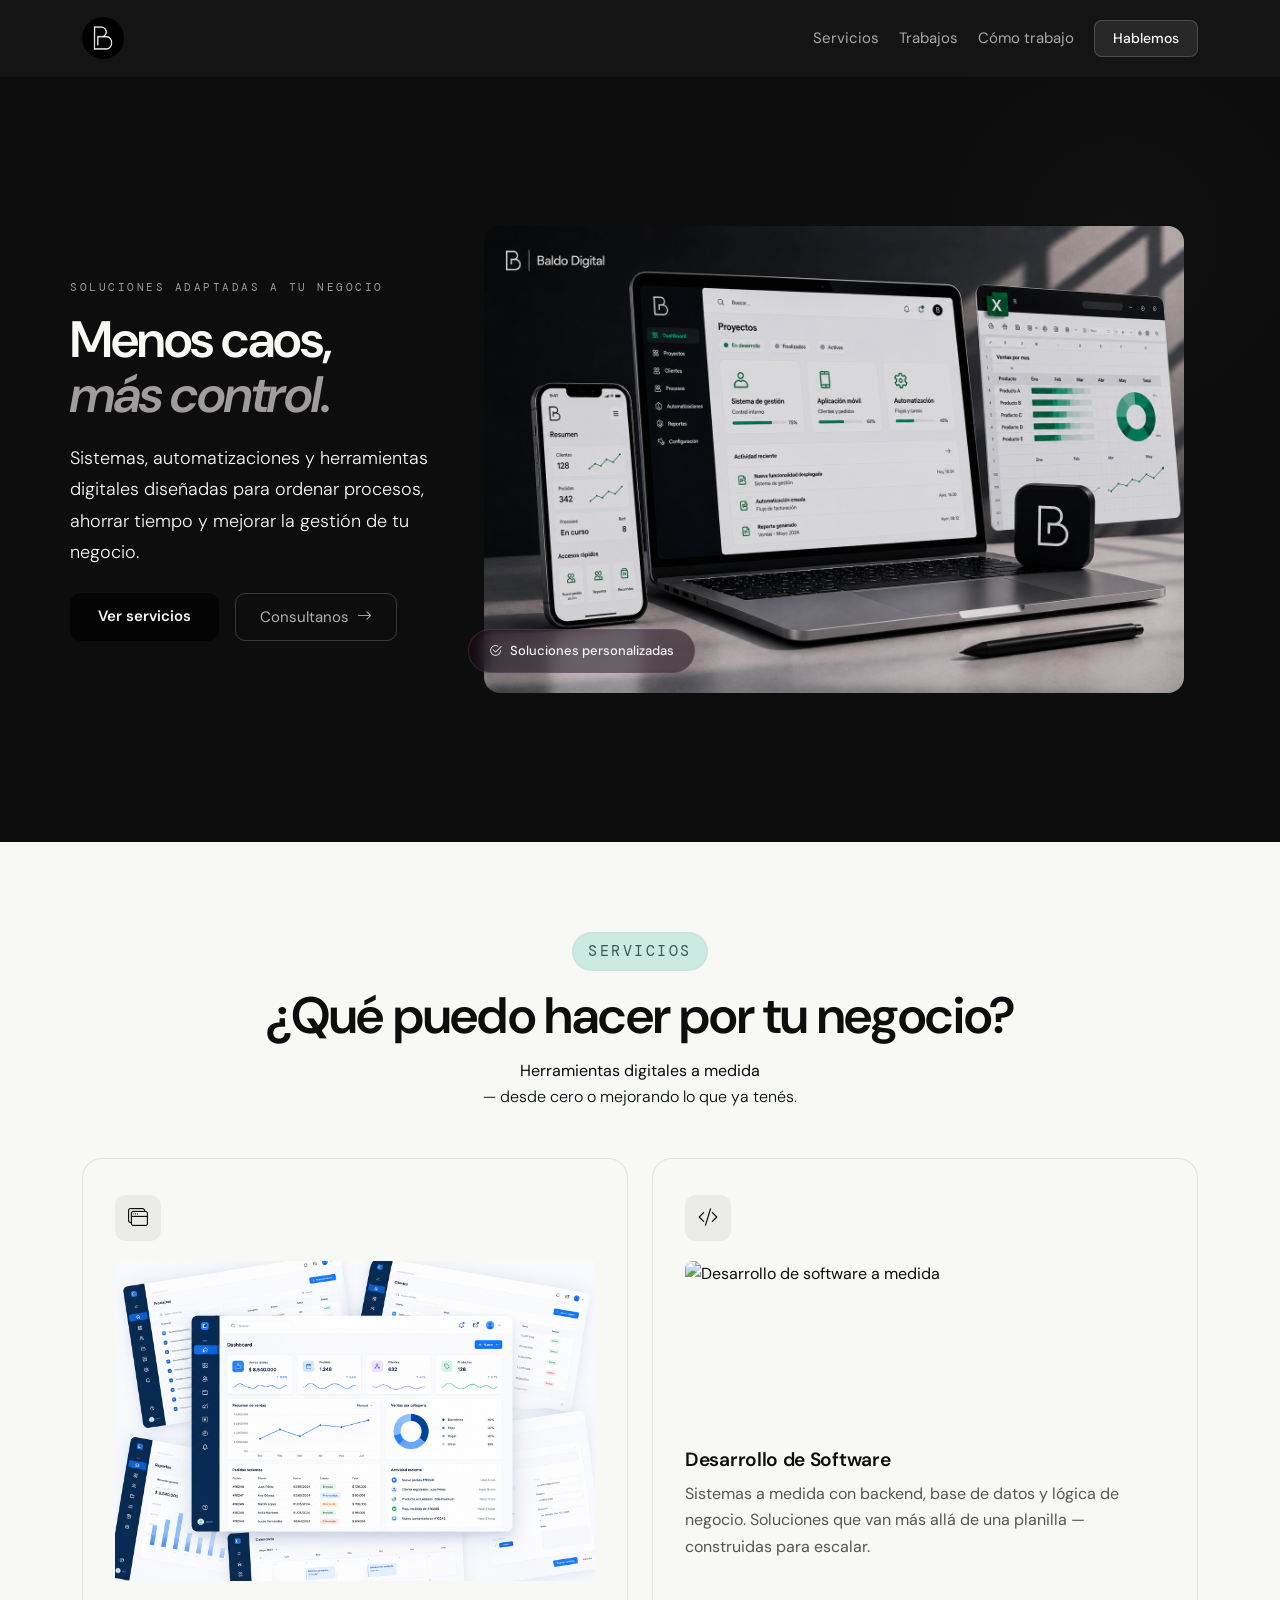
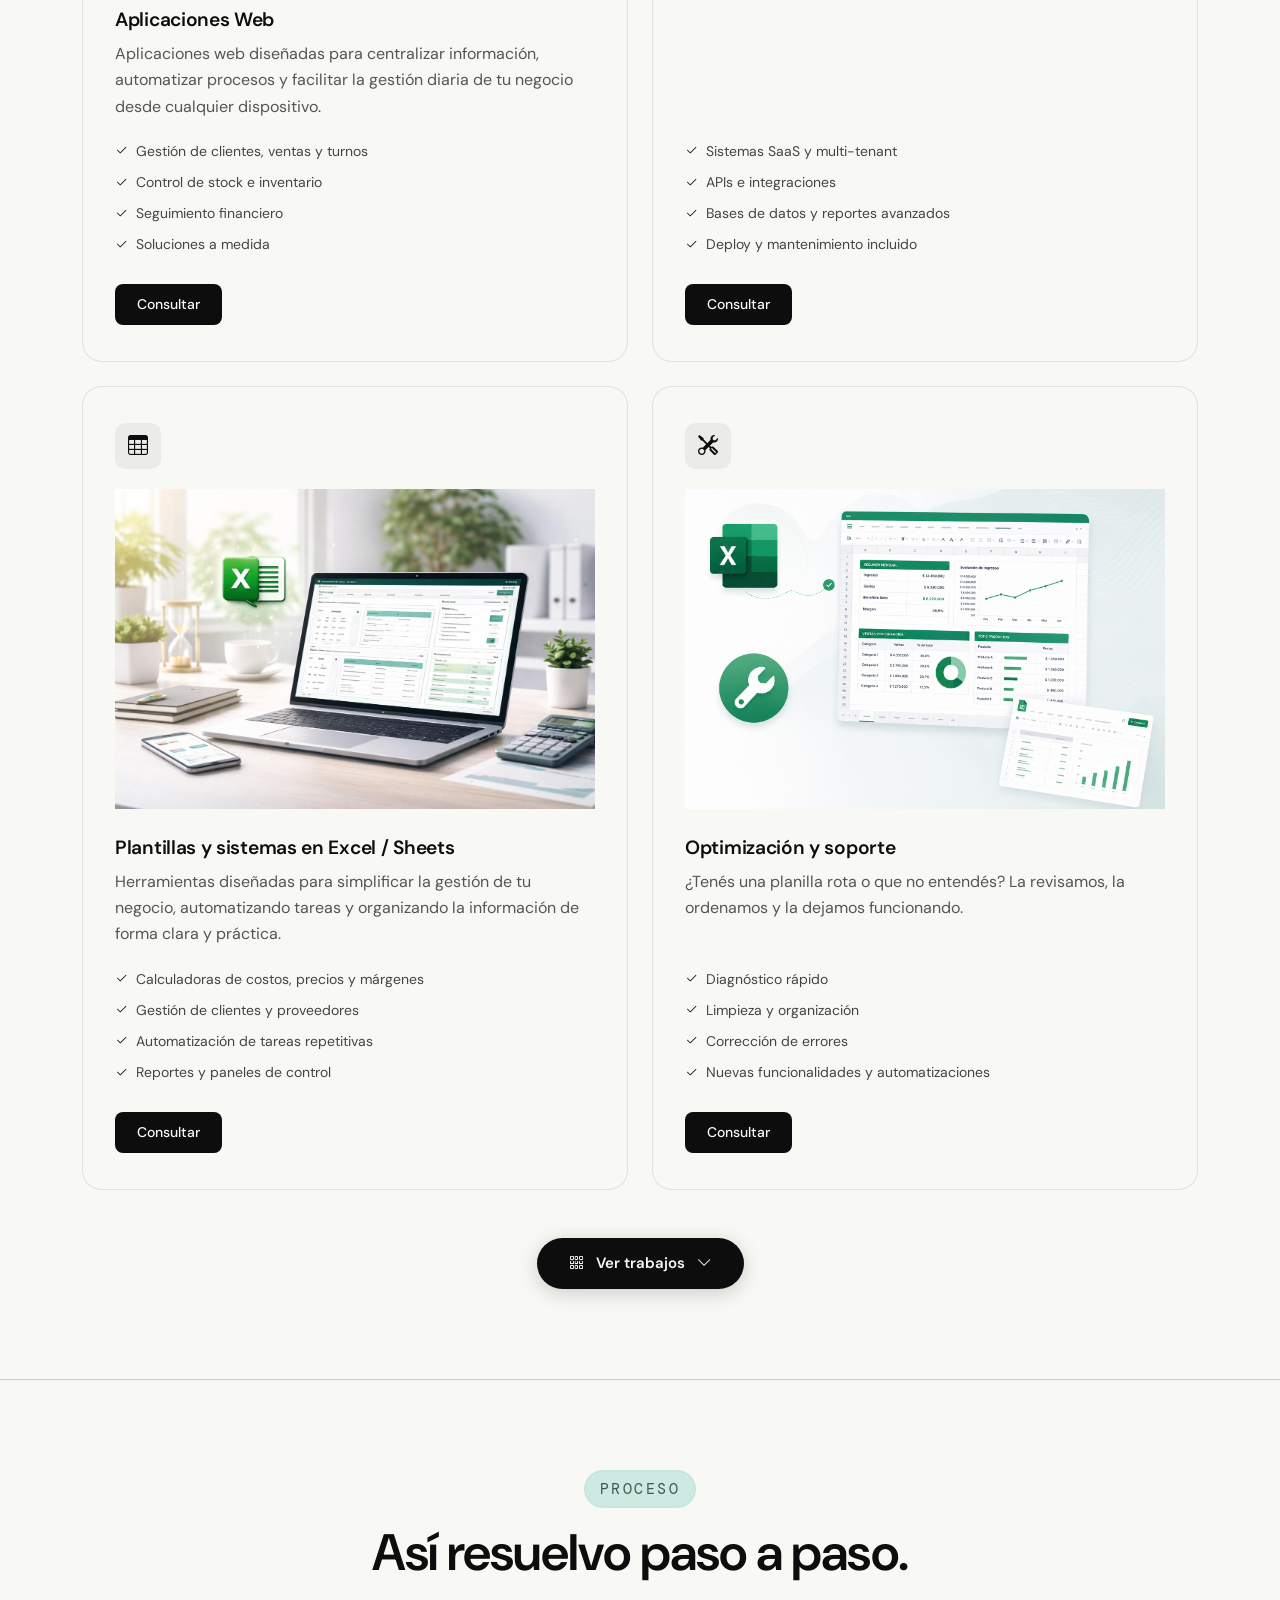
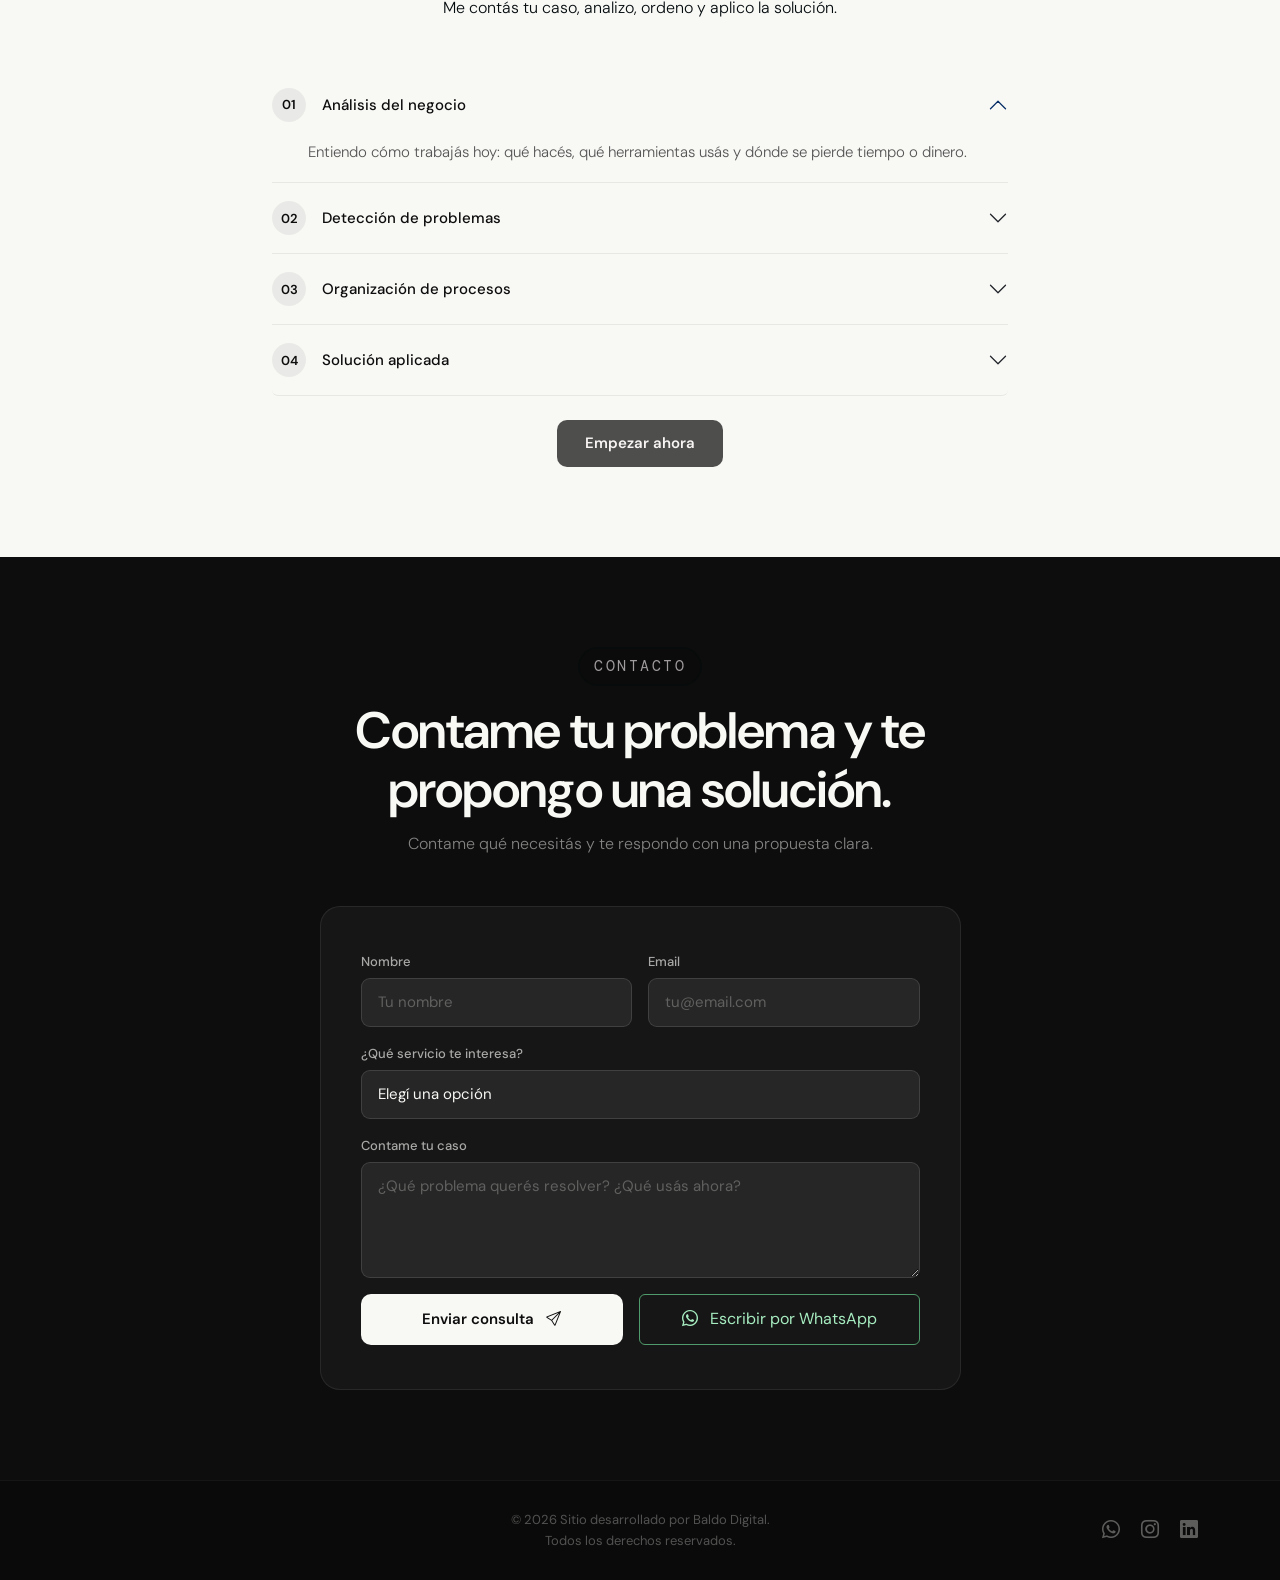
==== commit c6d28569: "feat: reestructura servicios en 2x2 — agrega Desarrollo de Software" ====
--- a/index.html
+++ b/index.html
@@ -82,9 +82,9 @@
         — desde cero o mejorando lo que ya tenés.</p>
     </div>
 
-    <div class="row g-4">
-
-      <div class="col-md-4">
+    <div class="row g-4 mb-4">
+
+      <div class="col-md-6">
         <div class="bd-card h-100">
           <div class="bd-card-icon"><i class="bi bi-window-stack"></i></div>
           <img src="img/Card-APPS.png" alt="Aplicaciones web a medida para pymes" class="bd-card-img" />
@@ -101,13 +101,34 @@
         </div>
       </div>
 
-      <div class="col-md-4">
+      <div class="col-md-6">
+        <div class="bd-card h-100">
+          <div class="bd-card-icon"><i class="bi bi-code-slash"></i></div>
+          <img src="https://images.unsplash.com/photo-1555066931-4365d14bab8c?w=800&q=80&fit=crop" alt="Desarrollo de software a medida" class="bd-card-img" style="object-fit:cover; height:160px; width:100%; border-radius:8px;" />
+          <br>
+          <h3 class="bd-card-title">Desarrollo de Software</h3>
+          <p class="bd-card-text">Sistemas a medida con backend, base de datos y lógica de negocio. Soluciones que van más allá de una planilla — construidas para escalar.</p>
+          <ul class="bd-feature-list">
+            <li><i class="bi bi-check2"></i> Sistemas SaaS y multi-tenant</li>
+            <li><i class="bi bi-check2"></i> APIs e integraciones</li>
+            <li><i class="bi bi-check2"></i> Bases de datos y reportes avanzados</li>
+            <li><i class="bi bi-check2"></i> Deploy y mantenimiento incluido</li>
+          </ul>
+          <a href="#contacto" class="btn bd-btn-card mt-auto">Consultar</a>
+        </div>
+      </div>
+
+    </div>
+
+    <div class="row g-4">
+
+      <div class="col-md-6">
         <div class="bd-card h-100">
           <div class="bd-card-icon"><i class="bi bi-table"></i></div>
           <img src="img/Card-PLANILLAS.jfif" alt="Plantillas y sistemas en Excel y Google Sheets" class="bd-card-img" />
           <br>
           <h3 class="bd-card-title">Plantillas y sistemas en Excel / Sheets</h3>
-          <p class="bd-card-text"> Herramientas diseñadas para simplificar la gestión de tu negocio, automatizando tareas y organizando la información de forma clara y práctica.</p>
+          <p class="bd-card-text">Herramientas diseñadas para simplificar la gestión de tu negocio, automatizando tareas y organizando la información de forma clara y práctica.</p>
           <ul class="bd-feature-list">
             <li><i class="bi bi-check2"></i> Calculadoras de costos, precios y márgenes</li>
             <li><i class="bi bi-check2"></i> Gestión de clientes y proveedores</li>
@@ -118,7 +139,7 @@
         </div>
       </div>
 
-      <div class="col-md-4">
+      <div class="col-md-6">
         <div class="bd-card h-100">
           <div class="bd-card-icon"><i class="bi bi-tools"></i></div>
           <img src="img/Card-Soporte.png" alt="Arreglo y soporte de planillas Excel y Sheets" class="bd-card-img" />
@@ -177,11 +198,12 @@
 
       <!-- CARD 2: Gestión Integral para Estética-->
       <div class="col-sm-6 col-lg-3">
-        <div class="bd-work-card" data-bs-toggle="modal" data-bs-target="#modalEstetica">
+        <div class="bd-work-card">
           <div class="bd-work-info">
-            <span class="bd-work-tag">Sistema desarrollado en Google Sheets + AppScript</span>
+            <span class="bd-work-tag">Producto SaaS · App Web</span>
             <h4 class="bd-work-title">Gestión Integral para estética</h4>
             <p class="bd-work-desc">Caja, egresos, costos, comisiones y reportes para negocio de servicios.</p>
+            <a href="cajacentral.html" style="display:inline-block; margin-top:10px; font-size:12px; font-weight:700; color:#1c3d30; text-decoration:underline;">Ver detalle →</a>
           </div>
           <div class="bd-work-thumb">
             <img src="img/Estética 2.png" alt="Sistema de Gestión Integral" />
@@ -282,7 +304,6 @@
       <div class="modal-body bd-modal-body">
         <p class="bd-modal-desc">Control para negocios de servicios: caja diaria, egresos, comisiones, costos mensuales y reportes por período. Pensado para que nada se escape.</p>
         <div class="row g-3">
-          
           <div class="col-md-12">
             <img src="img/Estética 2.png" class="bd-modal-img" alt="Gestión Integral — vista 2" />
           </div>
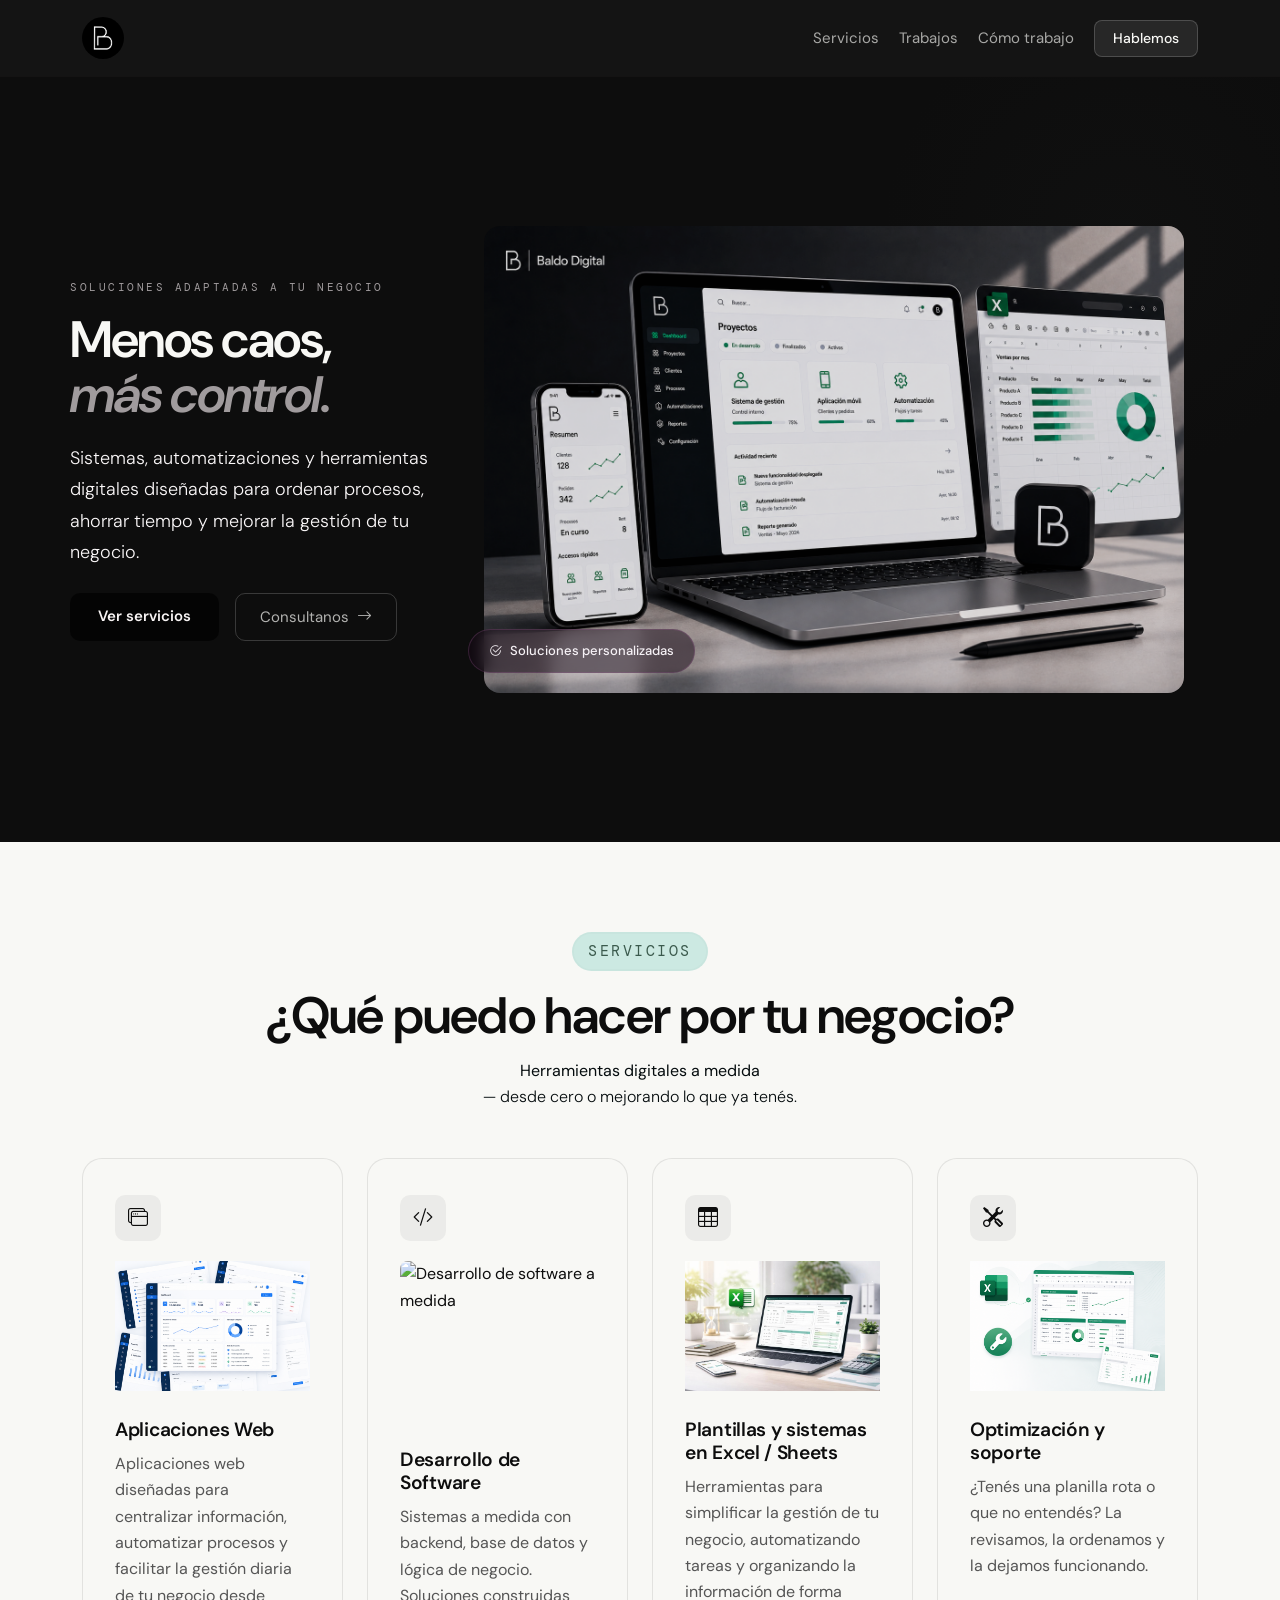
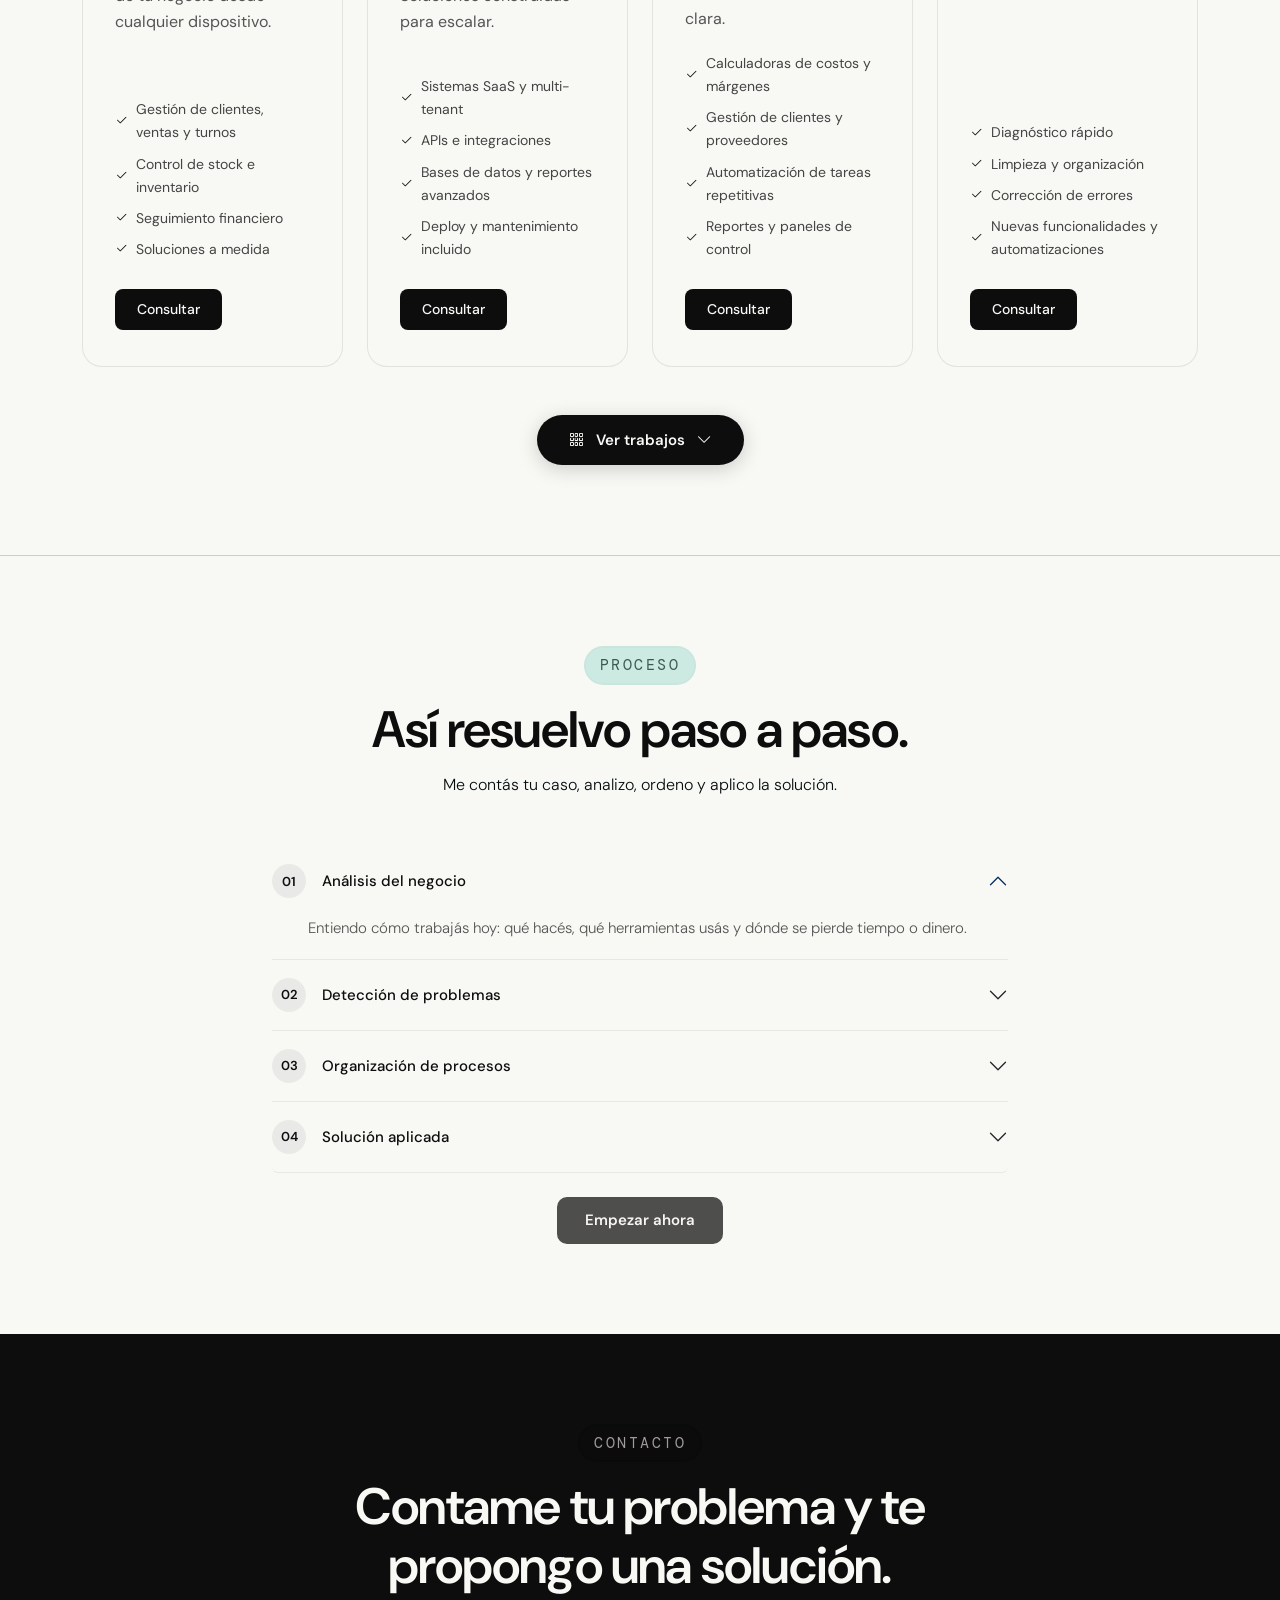
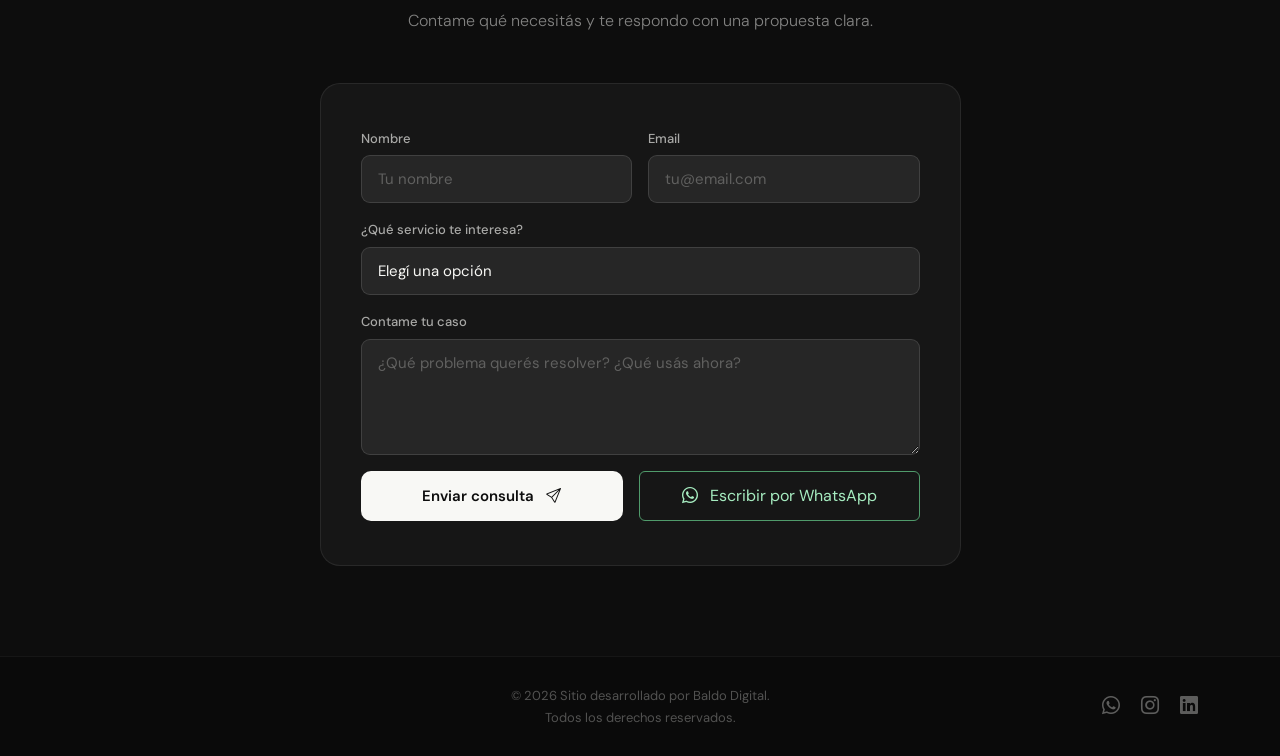
==== commit d04657c9: "fix: 4 cards en fila horizontal col-md-3" ====
--- a/index.html
+++ b/index.html
@@ -82,9 +82,9 @@
         — desde cero o mejorando lo que ya tenés.</p>
     </div>
 
-    <div class="row g-4 mb-4">
-
-      <div class="col-md-6">
+    <div class="row g-4">
+
+      <div class="col-md-3">
         <div class="bd-card h-100">
           <div class="bd-card-icon"><i class="bi bi-window-stack"></i></div>
           <img src="img/Card-APPS.png" alt="Aplicaciones web a medida para pymes" class="bd-card-img" />
@@ -101,13 +101,13 @@
         </div>
       </div>
 
-      <div class="col-md-6">
+      <div class="col-md-3">
         <div class="bd-card h-100">
           <div class="bd-card-icon"><i class="bi bi-code-slash"></i></div>
           <img src="https://images.unsplash.com/photo-1555066931-4365d14bab8c?w=800&q=80&fit=crop" alt="Desarrollo de software a medida" class="bd-card-img" style="object-fit:cover; height:160px; width:100%; border-radius:8px;" />
           <br>
           <h3 class="bd-card-title">Desarrollo de Software</h3>
-          <p class="bd-card-text">Sistemas a medida con backend, base de datos y lógica de negocio. Soluciones que van más allá de una planilla — construidas para escalar.</p>
+          <p class="bd-card-text">Sistemas a medida con backend, base de datos y lógica de negocio. Soluciones construidas para escalar.</p>
           <ul class="bd-feature-list">
             <li><i class="bi bi-check2"></i> Sistemas SaaS y multi-tenant</li>
             <li><i class="bi bi-check2"></i> APIs e integraciones</li>
@@ -118,19 +118,15 @@
         </div>
       </div>
 
-    </div>
-
-    <div class="row g-4">
-
-      <div class="col-md-6">
+      <div class="col-md-3">
         <div class="bd-card h-100">
           <div class="bd-card-icon"><i class="bi bi-table"></i></div>
           <img src="img/Card-PLANILLAS.jfif" alt="Plantillas y sistemas en Excel y Google Sheets" class="bd-card-img" />
           <br>
           <h3 class="bd-card-title">Plantillas y sistemas en Excel / Sheets</h3>
-          <p class="bd-card-text">Herramientas diseñadas para simplificar la gestión de tu negocio, automatizando tareas y organizando la información de forma clara y práctica.</p>
+          <p class="bd-card-text">Herramientas para simplificar la gestión de tu negocio, automatizando tareas y organizando la información de forma clara.</p>
           <ul class="bd-feature-list">
-            <li><i class="bi bi-check2"></i> Calculadoras de costos, precios y márgenes</li>
+            <li><i class="bi bi-check2"></i> Calculadoras de costos y márgenes</li>
             <li><i class="bi bi-check2"></i> Gestión de clientes y proveedores</li>
             <li><i class="bi bi-check2"></i> Automatización de tareas repetitivas</li>
             <li><i class="bi bi-check2"></i> Reportes y paneles de control</li>
@@ -139,7 +135,7 @@
         </div>
       </div>
 
-      <div class="col-md-6">
+      <div class="col-md-3">
         <div class="bd-card h-100">
           <div class="bd-card-icon"><i class="bi bi-tools"></i></div>
           <img src="img/Card-Soporte.png" alt="Arreglo y soporte de planillas Excel y Sheets" class="bd-card-img" />
@@ -203,12 +199,12 @@
             <span class="bd-work-tag">Producto SaaS · App Web</span>
             <h4 class="bd-work-title">Gestión Integral para estética</h4>
             <p class="bd-work-desc">Caja, egresos, costos, comisiones y reportes para negocio de servicios.</p>
-            <a href="cajacentral.html" style="display:inline-block; margin-top:10px; font-size:12px; font-weight:700; color:#1c3d30; text-decoration:underline;">Ver detalle →</a>
           </div>
           <div class="bd-work-thumb">
             <img src="img/Estética 2.png" alt="Sistema de Gestión Integral" />
             <div class="bd-work-overlay"><i class="bi bi-zoom-in"></i></div>
           </div>
+          <a href="cajacentral.html" style="display:block; margin-top:10px; text-align:center; font-size:12px; font-weight:700; color:#1c3d30; text-decoration:underline;">Ver detalle →</a>
         </div>
       </div>
 
